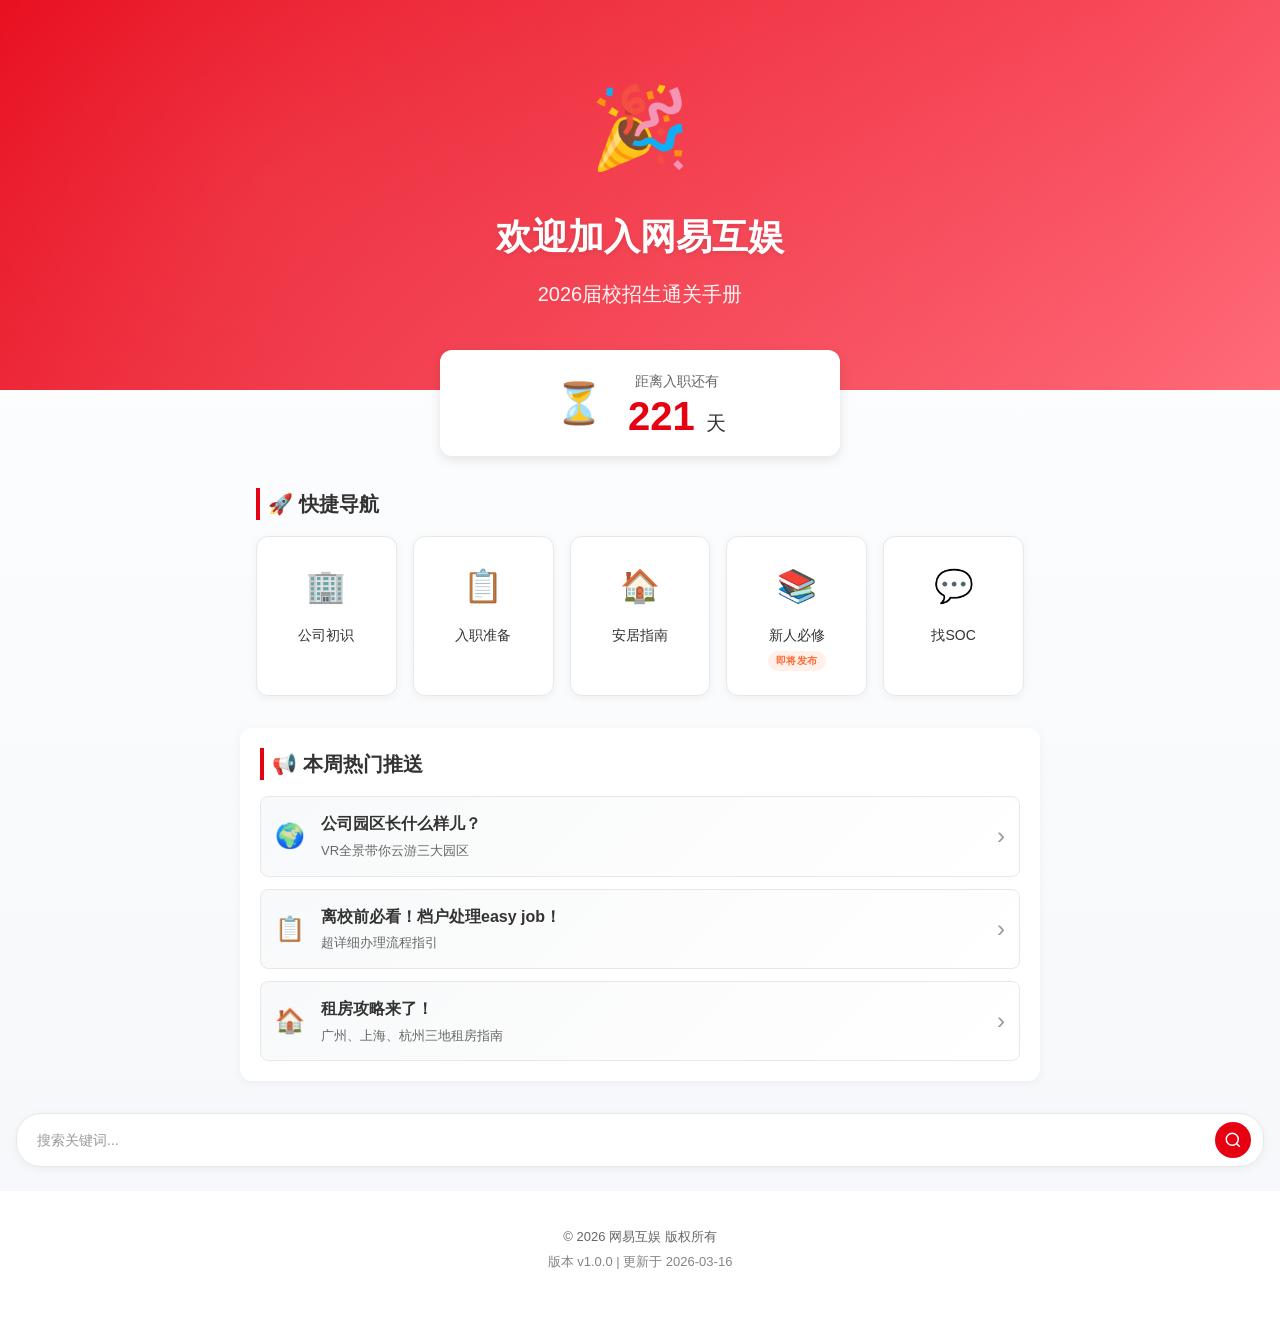
==== index.html @ 6dfd53ba "上传 互娱校招新人H5 页面文件" ====
<!DOCTYPE html>
<html lang="zh-CN">
<head>
    <meta charset="UTF-8">
    <meta name="viewport" content="width=device-width, initial-scale=1.0, maximum-scale=1.0, user-scalable=no">
    <title>网易互娱校招生指南</title>
    <link rel="stylesheet" href="css/style.css">
    <link rel="stylesheet" href="css/home.css">
</head>
<body>
    <!-- 首页 -->
    <div class="home-page">
        <!-- 欢迎区域 -->
        <header class="welcome-section">
            <div class="welcome-content">
                <div class="welcome-icon">🎉</div>
                <h1>欢迎加入网易互娱</h1>
                <p>2026届校招生通关手册</p>
                <div class="welcome-decoration"></div>
            </div>
        </header>

        <!-- 倒计时 -->
        <section class="countdown-section">
            <div class="countdown-content">
                <div class="countdown-icon">⏳</div>
                <div class="countdown-text">
                    <p>距离入职还有</p>
                    <div class="countdown-number">
                        <span id="days-count">--</span>
                        <span class="countdown-unit">天</span>
                    </div>
                </div>
            </div>
        </section>

        <!-- 快捷导航 -->
        <section class="navigation-section">
            <h2>🚀 快捷导航</h2>
            <div class="nav-grid">
                <a href="company.html" class="nav-item">
                    <div class="nav-icon">🏢</div>
                    <span class="nav-text">公司初识</span>
                </a>
                <a href="onboarding.html" class="nav-item">
                    <div class="nav-icon">📋</div>
                    <span class="nav-text">入职准备</span>
                </a>
                <a href="housing.html" class="nav-item">
                    <div class="nav-icon">🏠</div>
                    <span class="nav-text">安居指南</span>
                </a>
                <div class="nav-item">
                    <div class="nav-icon">📚</div>
                    <div class="nav-text-wrapper">
                        <span class="nav-text">新人必修</span>
                        <span class="nav-tag">即将发布</span>
                    </div>
                </div>
                <div class="nav-item">
                    <div class="nav-icon">💬</div>
                    <span class="nav-text">找SOC</span>
                </div>
            </div>
        </section>

        <!-- 热门推送 -->
        <section class="news-section">
            <h2>📢 本周热门推送</h2>
            <div class="news-list">
                <a href="company.html#section-vr" class="news-item">
                    <div class="news-icon">🌍</div>
                    <div class="news-content">
                        <p class="news-title">公司园区长什么样儿？</p>
                        <p class="news-desc">VR全景带你云游三大园区</p>
                    </div>
                    <div class="news-arrow">›</div>
                </a>
                <a href="onboarding.html#section-dossier" class="news-item">
                    <div class="news-icon">📋</div>
                    <div class="news-content">
                        <p class="news-title">离校前必看！档户处理easy job！</p>
                        <p class="news-desc">超详细办理流程指引</p>
                    </div>
                    <div class="news-arrow">›</div>
                </a>
                <a href="housing.html#section-renting" class="news-item">
                    <div class="news-icon">🏠</div>
                    <div class="news-content">
                        <p class="news-title">租房攻略来了！</p>
                        <p class="news-desc">广州、上海、杭州三地租房指南</p>
                    </div>
                    <div class="news-arrow">›</div>
                </a>
            </div>
        </section>

        <!-- 快速搜索 -->
        <section class="search-section">
            <div class="search-box">
                <input type="text" placeholder="搜索关键词..." class="search-input">
                <button class="search-btn">
                    <svg viewBox="0 0 24 24" fill="none" stroke="currentColor" stroke-width="2">
                        <circle cx="11" cy="11" r="8"/>
                        <path d="M21 21l-4.35-4.35"/>
                    </svg>
                </button>
            </div>
        </section>

        <!-- 底部信息 -->
        <footer class="home-footer">
            <p>© 2026 网易互娱 版权所有</p>
            <p class="version-info">版本 v1.0.0 | 更新于 2026-03-16</p>
        </footer>
    </div>

    <script src="js/home.js"></script>
</body>
</html>
---- css/style.css ----
/* 全局样式重置 */
* {
    margin: 0;
    padding: 0;
    box-sizing: border-box;
}

body {
    font-family: -apple-system, BlinkMacSystemFont, "Segoe UI", "PingFang SC", "Hiragino Sans GB", "Microsoft YaHei", sans-serif;
    background-color: #f5f7fa;
    color: #333;
    line-height: 1.6;
    -webkit-font-smoothing: antialiased;
}

/* 隐藏滚动条但允许滚动 */
body::-webkit-scrollbar {
    display: none;
}

body {
    -ms-overflow-style: none;
    scrollbar-width: none;
}

/* 通用按钮样式 */
button {
    cursor: pointer;
    border: none;
    outline: none;
    background: none;
    font-family: inherit;
}

/* 链接样式 */
a {
    text-decoration: none;
    color: inherit;
}

/* 容器最大宽度 */
.container {
    max-width: 750px;
    margin: 0 auto;
}

/* 工具类 */
.text-center {
    text-align: center;
}

.text-right {
    text-align: right;
}

.text-left {
    text-align: left;
}

/* 颜色变量 */
:root {
    --primary-color: #e60012;
    --secondary-color: #ff6b7a;
    --text-primary: #333;
    --text-secondary: #666;
    --text-light: #999;
    --bg-white: #fff;
    --bg-light: #f5f7fa;
    --border-color: #e8e8e8;
    --shadow-sm: 0 2px 8px rgba(0, 0, 0, 0.05);
    --shadow-md: 0 4px 12px rgba(0, 0, 0, 0.1);
}
---- css/home.css ----
/* 首页样式 */

/* 欢迎区域 */
.home-page {
    min-height: 100vh;
    background: linear-gradient(180deg, #fff 0%, #f5f7fa 100%);
}

.welcome-section {
    background: linear-gradient(135deg, var(--primary-color) 0%, var(--secondary-color) 100%);
    color: white;
    padding: 3rem 1.5rem 4rem;
    position: relative;
    overflow: hidden;
    text-align: center;
}

.welcome-content {
    position: relative;
    z-index: 2;
}

.welcome-icon {
    font-size: 4rem;
    margin-bottom: 1rem;
    animation: bounce 2s infinite;
}

@keyframes bounce {
    0%, 100% { transform: translateY(0); }
    50% { transform: translateY(-10px); }
}

.welcome-section h1 {
    font-size: 1.75rem;
    font-weight: 700;
    margin-bottom: 0.75rem;
    text-shadow: 0 2px 4px rgba(0, 0, 0, 0.1);
}

.welcome-section p {
    font-size: 1.1rem;
    opacity: 0.95;
    margin: 0;
}

.welcome-decoration {
    position: absolute;
    top: -50%;
    right: -20%;
    width: 200%;
    height: 200%;
    background: radial-gradient(circle, rgba(255,255,255,0.1) 0%, transparent 70%);
    animation: rotate 20s linear infinite;
}

@keyframes rotate {
    from { transform: rotate(0deg); }
    to { transform: rotate(360deg); }
}

/* 倒计时区域 */
.countdown-section {
    background: white;
    margin: -2rem 1rem 1.5rem;
    border-radius: 12px;
    padding: 1.25rem;
    box-shadow: var(--shadow-md);
    position: relative;
    z-index: 10;
}

.countdown-content {
    display: flex;
    align-items: center;
    justify-content: center;
    gap: 1.5rem;
}

.countdown-icon {
    font-size: 2.5rem;
}

.countdown-text {
    text-align: center;
}

.countdown-text p {
    font-size: 0.875rem;
    color: var(--text-secondary);
    margin-bottom: 0.25rem;
}

.countdown-number {
    font-size: 2.5rem;
    font-weight: 700;
    color: var(--primary-color);
    line-height: 1;
}

.countdown-unit {
    font-size: 1.25rem;
    color: var(--text-primary);
    font-weight: 500;
}

/* 导航区域 */
.navigation-section {
    padding: 0 1rem;
    margin-bottom: 1.5rem;
}

.navigation-section h2 {
    font-size: 1.25rem;
    font-weight: 600;
    margin-bottom: 1rem;
    padding-left: 0.5rem;
    border-left: 4px solid var(--primary-color);
}

.nav-grid {
    display: grid;
    grid-template-columns: repeat(2, 1fr);
    gap: 1rem;
}

.nav-item {
    background: white;
    border-radius: 12px;
    padding: 1.75rem 1.25rem;
    text-align: center;
    transition: all 0.3s ease;
    box-shadow: var(--shadow-sm);
    border: 1px solid var(--border-color);
    cursor: pointer;
    text-decoration: none;
}

.nav-item:hover {
    transform: translateY(-4px);
    box-shadow: var(--shadow-md);
    border-color: var(--secondary-color);
}

.nav-item:active {
    transform: translateY(-2px);
}

.nav-icon {
    font-size: 2rem;
    margin-bottom: 0.75rem;
}

.nav-text {
    display: block;
    font-size: 0.875rem;
    font-weight: 500;
    color: var(--text-primary);
}

.nav-text-wrapper {
    display: flex;
    flex-direction: column;
    align-items: center;
    gap: 0.25rem;
}

.nav-tag {
    font-size: 0.65rem;
    color: #ff6b35;
    background: rgba(255, 107, 53, 0.1);
    padding: 0.125rem 0.5rem;
    border-radius: 10px;
    font-weight: 600;
    letter-spacing: 0.5px;
}

/* 热门推送区域 */
.news-section {
    background: white;
    margin: 0 1rem 1.5rem;
    border-radius: 12px;
    padding: 1.25rem;
    box-shadow: var(--shadow-sm);
}

.news-section h2 {
    font-size: 1.25rem;
    font-weight: 600;
    margin-bottom: 1rem;
    padding-left: 0.5rem;
    border-left: 4px solid var(--primary-color);
}

.news-list {
    display: flex;
    flex-direction: column;
    gap: 0.75rem;
}

.news-item {
    display: flex;
    align-items: center;
    padding: 0.875rem;
    background: linear-gradient(135deg, #f8f9fa 0%, #fff 100%);
    border-radius: 8px;
    border: 1px solid var(--border-color);
    transition: all 0.3s ease;
    cursor: pointer;
    text-decoration: none;
    color: inherit;
}

.news-item:hover {
    background: linear-gradient(135deg, #fff5f5 0%, #fff 100%);
    border-color: var(--secondary-color);
    transform: translateX(4px);
    text-decoration: none;
    color: inherit;
}

.news-icon {
    font-size: 1.5rem;
    margin-right: 1rem;
    flex-shrink: 0;
}

.news-content {
    flex: 1;
}

.news-title {
    font-size: 1rem;
    font-weight: 600;
    color: var(--text-primary);
    margin-bottom: 0.25rem;
}

.news-desc {
    font-size: 0.8125rem;
    color: var(--text-secondary);
    margin: 0;
}

.news-arrow {
    font-size: 1.5rem;
    color: var(--text-light);
    flex-shrink: 0;
}

/* 搜索区域 */
.search-section {
    padding: 0 1rem;
    margin-bottom: 1.5rem;
}

.search-box {
    display: flex;
    align-items: center;
    background: white;
    border-radius: 25px;
    padding: 0.5rem 0.75rem;
    box-shadow: var(--shadow-sm);
    border: 1px solid var(--border-color);
    transition: all 0.3s ease;
}

.search-box:focus-within {
    box-shadow: var(--shadow-md);
    border-color: var(--primary-color);
}

.search-input {
    flex: 1;
    border: none;
    outline: none;
    font-size: 0.875rem;
    padding: 0.5rem;
    background: transparent;
}

.search-input::placeholder {
    color: var(--text-light);
}

.search-btn {
    width: 36px;
    height: 36px;
    background: var(--primary-color);
    border-radius: 50%;
    display: flex;
    align-items: center;
    justify-content: center;
    color: white;
    transition: all 0.3s ease;
    flex-shrink: 0;
}

.search-btn:hover {
    background: var(--secondary-color);
    transform: scale(1.05);
}

.search-btn svg {
    width: 18px;
    height: 18px;
}

/* 底部信息 */
.home-footer {
    text-align: center;
    padding: 2rem 1rem 3rem;
    background: white;
    margin-top: auto;
}

.home-footer p {
    font-size: 0.8125rem;
    color: var(--text-secondary);
    margin: 0.25rem 0;
}

.version-info {
    opacity: 0.8;
}

/* 响应式设计 */
@media (min-width: 768px) {
    .welcome-section {
        padding: 4rem 2rem 5rem;
    }

    .welcome-icon {
        font-size: 5rem;
    }

    .welcome-section h1 {
        font-size: 2.25rem;
    }

    .welcome-section p {
        font-size: 1.25rem;
    }

    .countdown-section {
        margin: -2.5rem auto 2rem;
        max-width: 400px;
    }

    .nav-grid {
        grid-template-columns: repeat(5, 1fr);
        gap: 1rem;
    }

    .nav-item {
        padding: 1.5rem 1rem;
    }

    .navigation-section,
    .news-section {
        max-width: 800px;
        margin: 0 auto 2rem;
    }
}

@media (max-width: 480px) {
    .welcome-section {
        padding: 2.5rem 1rem 3.5rem;
    }

    .welcome-icon {
        font-size: 3rem;
    }

    .welcome-section h1 {
        font-size: 1.5rem;
    }

    .welcome-section p {
        font-size: 1rem;
    }

    .countdown-content {
        flex-direction: column;
        gap: 1rem;
    }

    .countdown-number {
        font-size: 2rem;
    }

    .nav-grid {
        gap: 0.875rem;
    }

    .nav-item {
        padding: 1.5rem 0.875rem;
    }

    .news-item {
        padding: 0.75rem;
    }
}

/* 页面加载动画 */
.home-page {
    animation: fadeInUp 0.6s ease-out;
}

@keyframes fadeInUp {
    from {
        opacity: 0;
        transform: translateY(20px);
    }
    to {
        opacity: 1;
        transform: translateY(0);
    }
}

/* 触摸反馈优化 */
@media (hover: none) {
    .nav-item:active,
    .news-item:active,
    .search-btn:active {
        transform: scale(0.98);
        opacity: 0.8;
    }
}

/* 深色模式支持 */
@media (prefers-color-scheme: dark) {
    .home-page {
        background: linear-gradient(180deg, #1a1a1a 0%, #2d2d2d 100%);
    }

    .countdown-section,
    .news-section,
    .nav-item,
    .search-box,
    .home-footer {
        background: #2d2d2d;
    }

    .nav-item,
    .news-item,
    .search-box {
        border-color: #404040;
    }

    .news-item:hover {
        background: linear-gradient(135deg, #3d2020 0%, #2d2d2d 100%);
    }

    .welcome-section h1,
    .welcome-section p,
    .nav-text,
    .news-title,
    .news-desc {
        color: white;
    }

    .countdown-text p,
    .countdown-unit,
    .news-desc,
    .home-footer p {
        color: #b3b3b3;
    }

    .search-input {
        color: white;
    }

    .search-input::placeholder {
        color: #666;
    }

    .nav-tag {
        color: #ff8c61;
        background: rgba(255, 107, 53, 0.2);
    }
}

/* 打印样式 */
@media print {
    .home-footer,
    .search-section {
        display: none;
    }
}
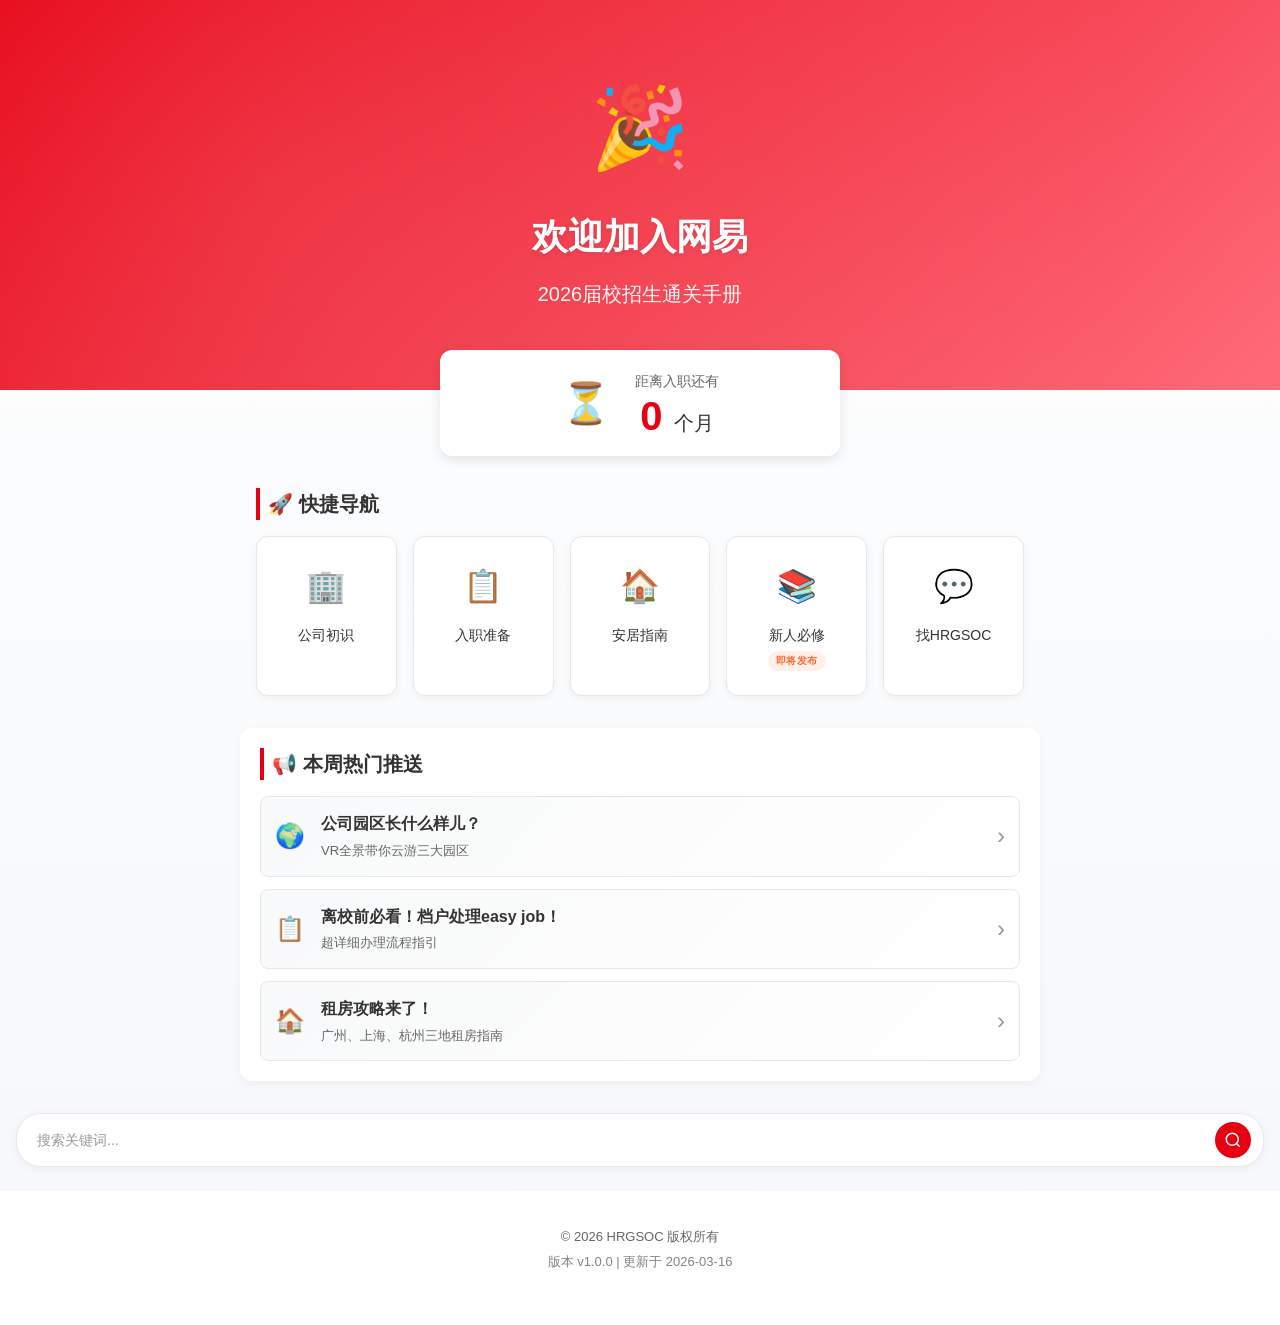
==== commit 14daf316: "更新 H5 页面为20260318版本" ====
--- a/index.html
+++ b/index.html
@@ -14,7 +14,7 @@
         <header class="welcome-section">
             <div class="welcome-content">
                 <div class="welcome-icon">🎉</div>
-                <h1>欢迎加入网易互娱</h1>
+                <h1>欢迎加入网易</h1>
                 <p>2026届校招生通关手册</p>
                 <div class="welcome-decoration"></div>
             </div>
@@ -28,7 +28,7 @@
                     <p>距离入职还有</p>
                     <div class="countdown-number">
                         <span id="days-count">--</span>
-                        <span class="countdown-unit">天</span>
+                        <span class="countdown-unit">个月</span>
                     </div>
                 </div>
             </div>
@@ -57,10 +57,10 @@
                         <span class="nav-tag">即将发布</span>
                     </div>
                 </div>
-                <div class="nav-item">
+                <a href="hrgsoc.html" class="nav-item">
                     <div class="nav-icon">💬</div>
-                    <span class="nav-text">找SOC</span>
-                </div>
+                    <span class="nav-text">找HRGSOC</span>
+                </a>
             </div>
         </section>
 
@@ -110,7 +110,7 @@
 
         <!-- 底部信息 -->
         <footer class="home-footer">
-            <p>© 2026 网易互娱 版权所有</p>
+            <p>© 2026 HRGSOC 版权所有</p>
             <p class="version-info">版本 v1.0.0 | 更新于 2026-03-16</p>
         </footer>
     </div>
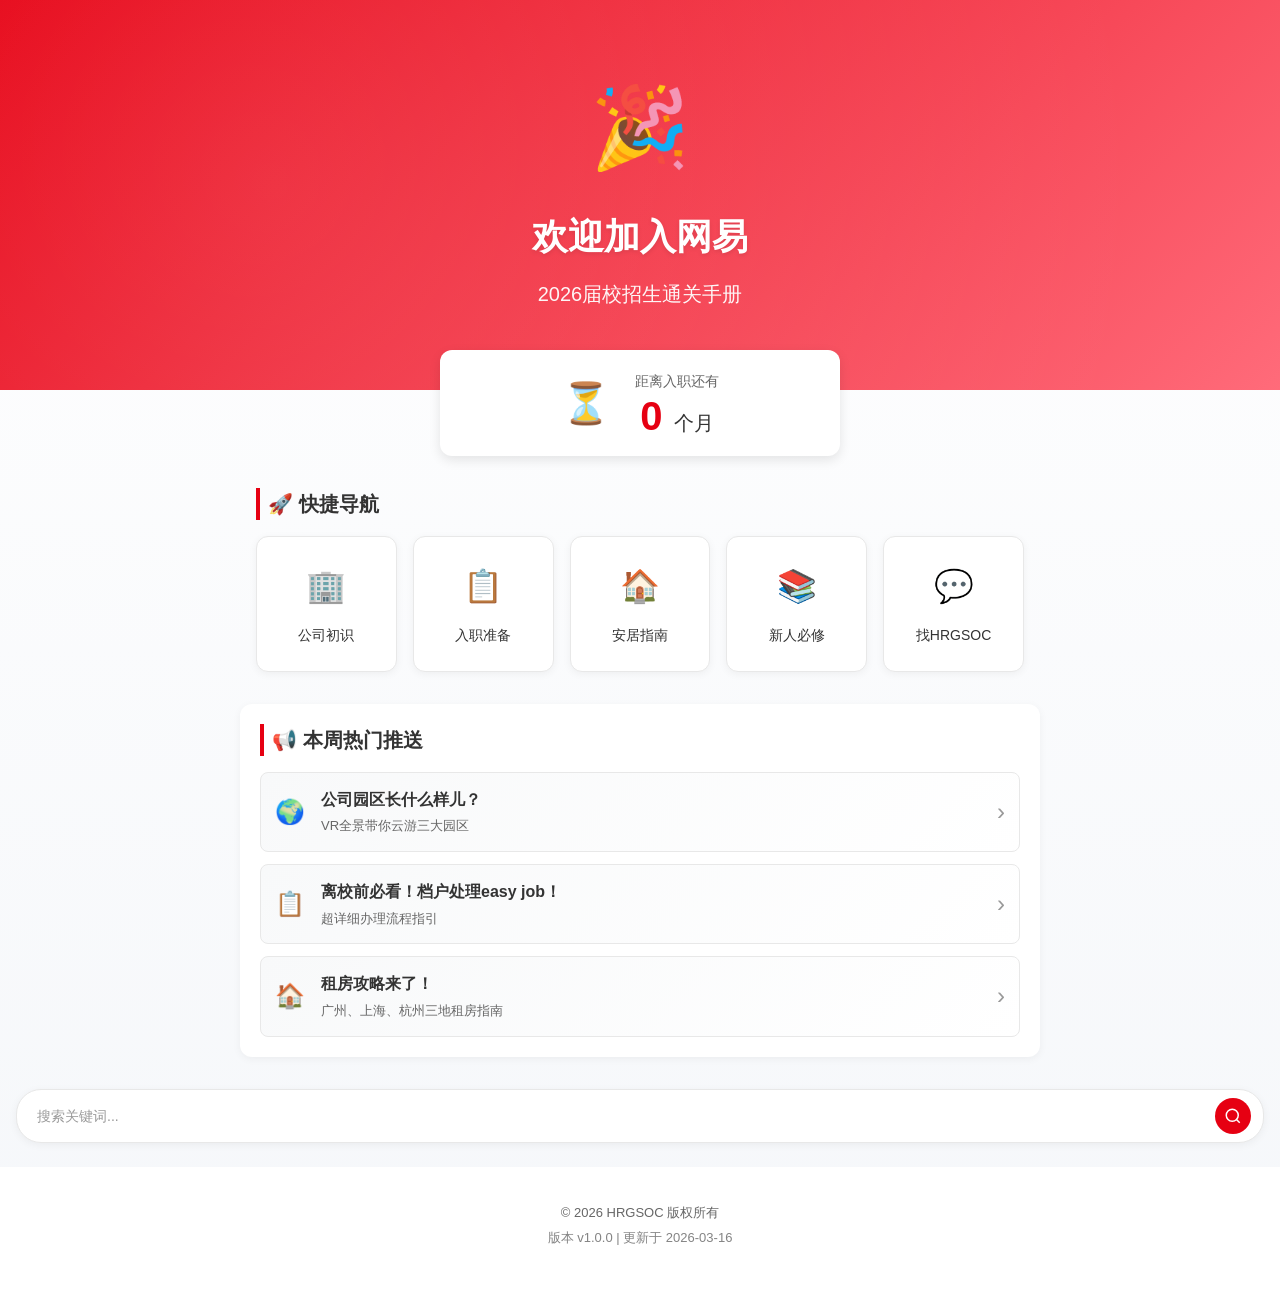
==== commit 1a850b1d: "更新H5页面为0323版本--完善新人必修" ====
--- a/index.html
+++ b/index.html
@@ -16,7 +16,7 @@
                 <div class="welcome-icon">🎉</div>
                 <h1>欢迎加入网易</h1>
                 <p>2026届校招生通关手册</p>
-                <div class="welcome-decoration"></div>
+            <div class="welcome-decoration"></div>
             </div>
         </header>
 
@@ -50,13 +50,10 @@
                     <div class="nav-icon">🏠</div>
                     <span class="nav-text">安居指南</span>
                 </a>
-                <div class="nav-item">
+                <a href="courses.html" class="nav-item">
                     <div class="nav-icon">📚</div>
-                    <div class="nav-text-wrapper">
-                        <span class="nav-text">新人必修</span>
-                        <span class="nav-tag">即将发布</span>
-                    </div>
-                </div>
+                    <span class="nav-text">新人必修</span>
+                </a>
                 <a href="hrgsoc.html" class="nav-item">
                     <div class="nav-icon">💬</div>
                     <span class="nav-text">找HRGSOC</span>
--- a/css/home.css
+++ b/css/home.css
@@ -1,4 +1,19 @@
-/* 首页样式 */
+/* 欢迎图片样式 */
+.welcome-image {
+    position: absolute;
+    left: 20px;
+    bottom: 20px;
+    width: 120px;
+    height: auto;
+    z-index: 1;
+    /* 临时添加红色边框用于调试 */
+    border: 2px solid red;
+}
+
+/* 覆盖原有overflow设置 */
+.welcome-section {
+    overflow: visible !important;
+}/* 首页样式 */
 
 /* 欢迎区域 */
 .home-page {
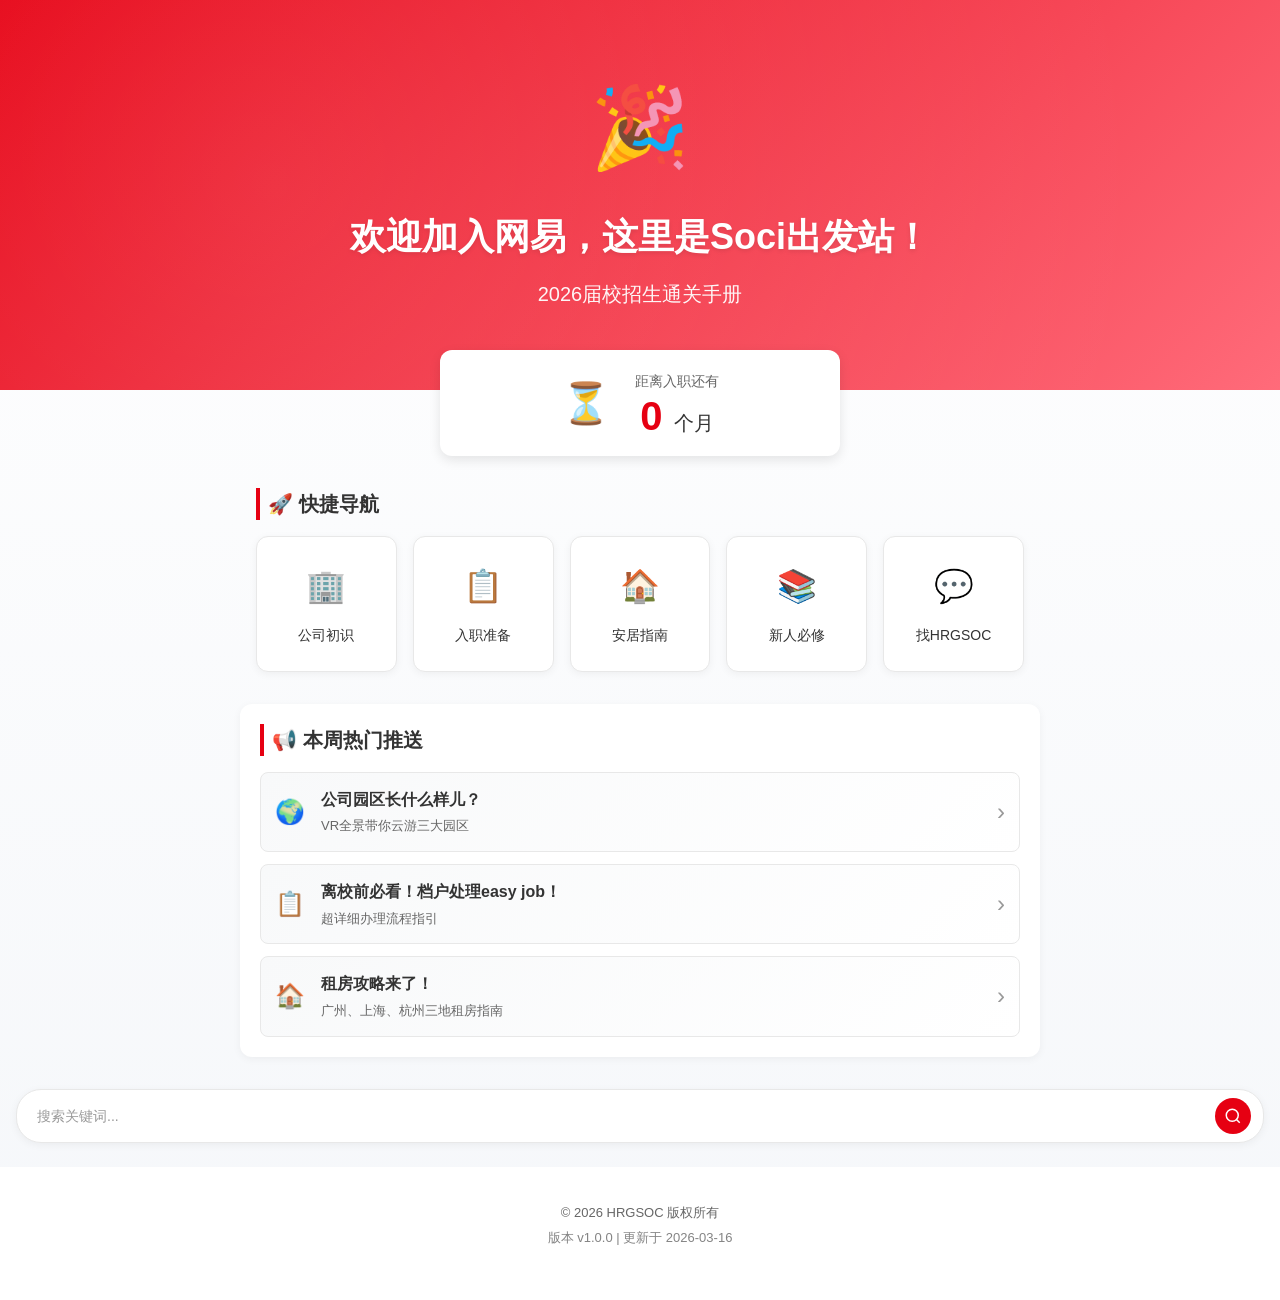
==== commit e503bfef: "更新首页文案+3.31资讯" ====
--- a/index.html
+++ b/index.html
@@ -14,7 +14,7 @@
         <header class="welcome-section">
             <div class="welcome-content">
                 <div class="welcome-icon">🎉</div>
-                <h1>欢迎加入网易</h1>
+                <h1>欢迎加入网易，这里是Soci出发站！</h1>
                 <p>2026届校招生通关手册</p>
             <div class="welcome-decoration"></div>
             </div>
